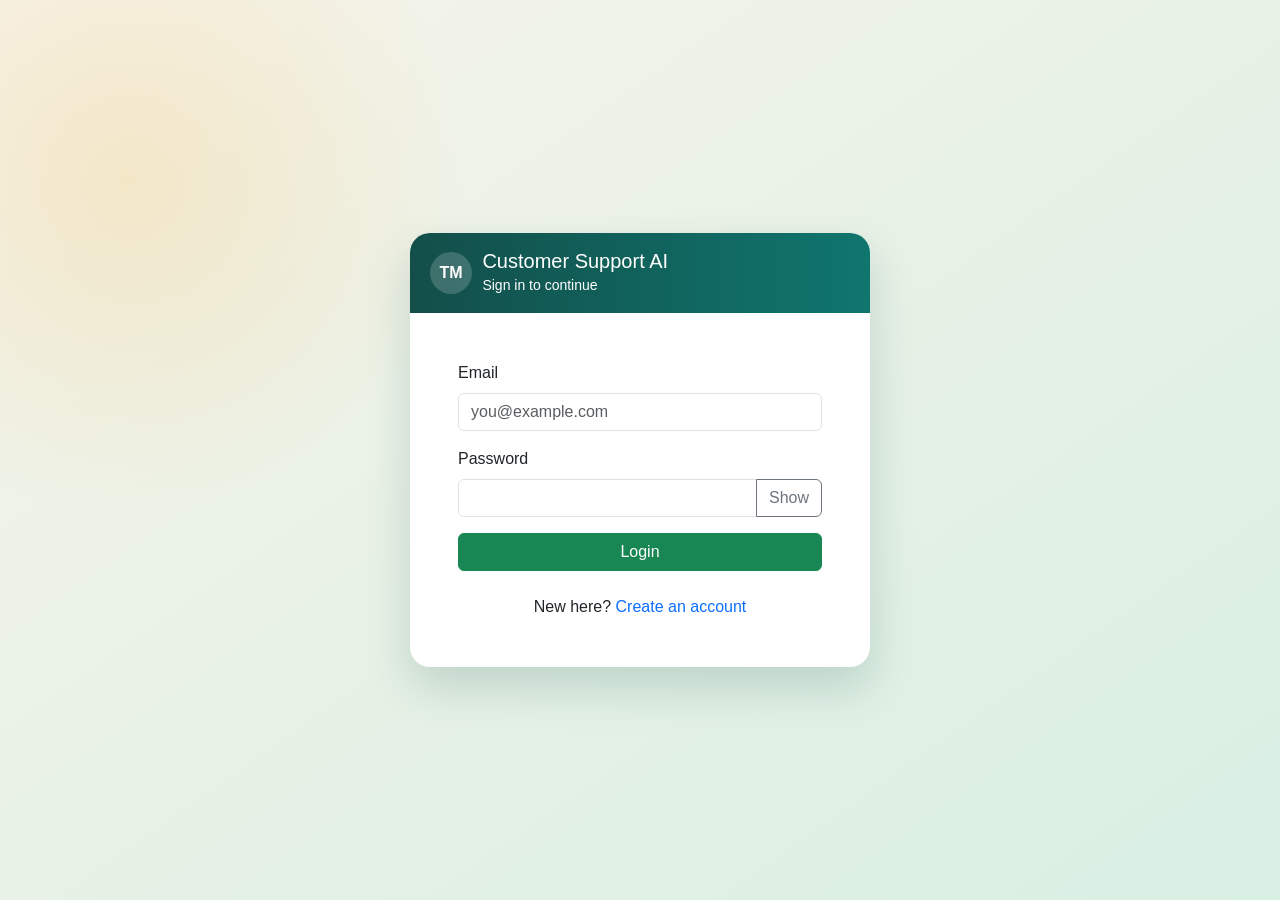
==== frontend/login.html @ aa317c1d "feat: implement multi-agent customer support system" ====
<!DOCTYPE html>
<html lang="en">

<head>
    <meta charset="UTF-8" />
    <meta name="viewport" content="width=device-width, initial-scale=1.0" />
    <title>TechMart Login</title>
    <link href="https://cdn.jsdelivr.net/npm/bootstrap@5.3.3/dist/css/bootstrap.min.css" rel="stylesheet" />
    <style>
        :root {
            --tm-bg-start: #f7f4ea;
            --tm-bg-end: #d8efe3;
            --tm-brand: #0f766e;
            --tm-brand-dark: #134e4a;
            --tm-accent: #f59e0b;
        }

        body {
            min-height: 100vh;
            background: radial-gradient(circle at 10% 20%, rgba(245, 158, 11, 0.15), transparent 25%),
                linear-gradient(145deg, var(--tm-bg-start), var(--tm-bg-end));
            font-family: "Segoe UI", Tahoma, Geneva, Verdana, sans-serif;
        }

        .auth-wrap {
            min-height: 100vh;
            display: flex;
            align-items: center;
            justify-content: center;
            padding: 1.5rem;
        }

        .auth-card {
            width: 100%;
            max-width: 460px;
            border: 0;
            border-radius: 1.25rem;
            box-shadow: 0 20px 45px rgba(19, 78, 74, 0.18);
            overflow: hidden;
            animation: riseIn 0.45s ease;
        }

        .brand-strip {
            background: linear-gradient(90deg, var(--tm-brand-dark), var(--tm-brand));
            color: #fff;
            padding: 1rem 1.25rem;
        }

        .brand-logo {
            width: 42px;
            height: 42px;
            border-radius: 50%;
            display: inline-flex;
            align-items: center;
            justify-content: center;
            background: rgba(255, 255, 255, 0.18);
            font-weight: 700;
            margin-right: 0.65rem;
        }

        .password-toggle {
            cursor: pointer;
            border-top-left-radius: 0;
            border-bottom-left-radius: 0;
        }

        @keyframes riseIn {
            from {
                opacity: 0;
                transform: translateY(16px);
            }

            to {
                opacity: 1;
                transform: translateY(0);
            }
        }
    </style>
</head>

<body>
    <div class="auth-wrap">
        <div class="card auth-card">
            <div class="brand-strip d-flex align-items-center">
                <div class="brand-logo">TM</div>
                <div>
                    <h5 class="mb-0">Customer Support AI</h5>
                    <small>Sign in to continue</small>
                </div>
            </div>
            <div class="card-body p-4 p-md-5">
                <div id="login-error" class="alert alert-danger d-none" role="alert"></div>

                <form id="login-form" onsubmit="login(event)">
                    <div class="mb-3">
                        <label class="form-label" for="email">Email</label>
                        <input type="email" id="email" class="form-control" placeholder="you@example.com" required />
                    </div>

                    <div class="mb-3">
                        <label class="form-label" for="password">Password</label>
                        <div class="input-group">
                            <input type="password" id="password" class="form-control" required />
                            <button type="button" class="btn btn-outline-secondary password-toggle"
                                onclick="togglePassword('password', this)"
                                aria-label="Show or hide password">Show</button>
                        </div>
                    </div>

                    <button id="login-btn" type="submit"
                        class="btn btn-success w-100 d-flex justify-content-center align-items-center gap-2">
                        <span id="login-spinner" class="spinner-border spinner-border-sm d-none"
                            aria-hidden="true"></span>
                        <span>Login</span>
                    </button>
                </form>

                <p class="mt-4 mb-0 text-center">
                    New here?
                    <a href="register.html" class="text-decoration-none">Create an account</a>
                </p>
            </div>
        </div>
    </div>

    <script src="js/auth.js"></script>
</body>

</html>
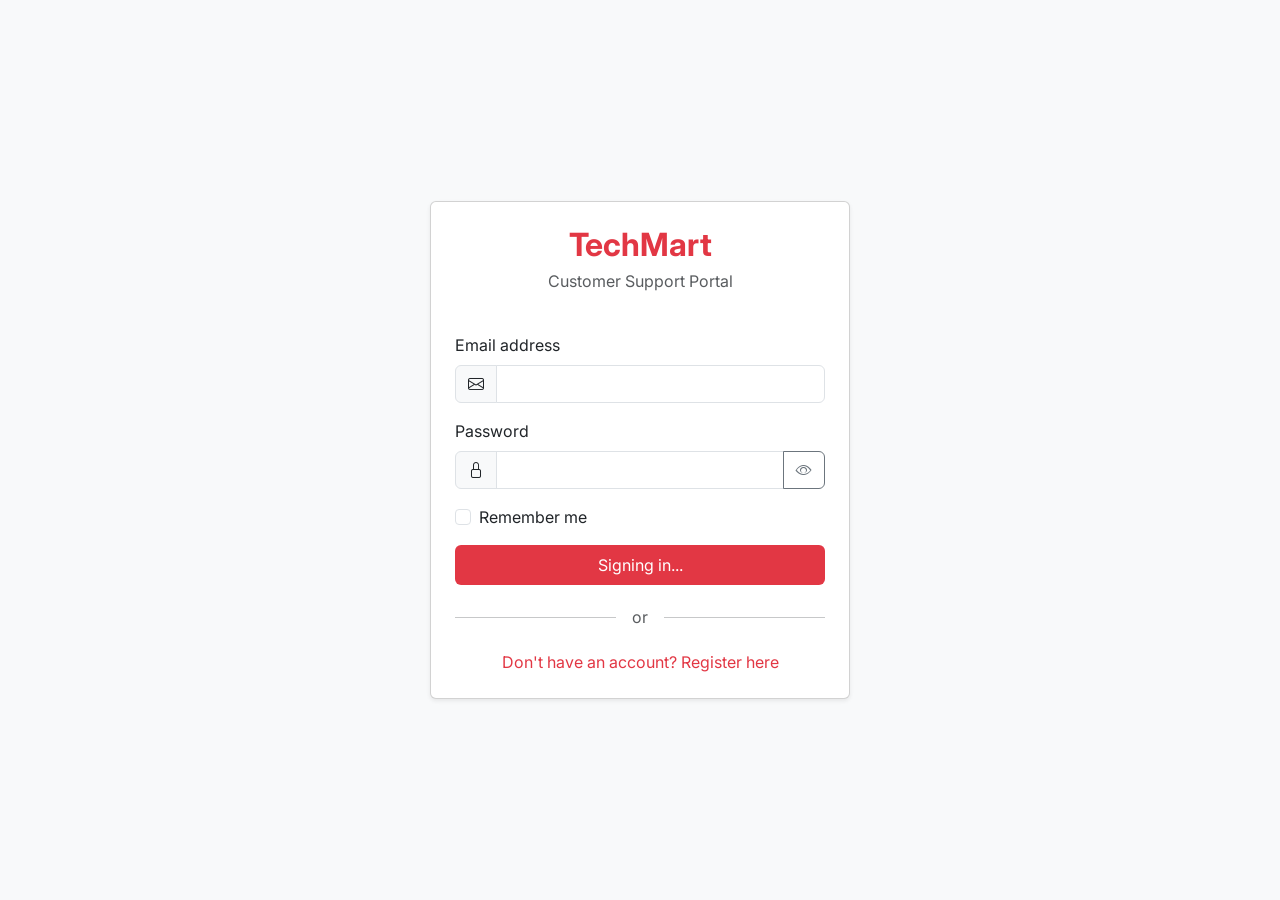
==== commit 71aafca0: "Production ready - Multi-agent customer support AI" ====
--- a/frontend/login.html
+++ b/frontend/login.html
@@ -1,129 +1,65 @@
 <!DOCTYPE html>
 <html lang="en">
+<head>
+    <meta charset="UTF-8">
+    <meta name="viewport" content="width=device-width, initial-scale=1.0">
+    <title>TechMart - Customer Support Portal</title>
+    <link href="https://cdn.jsdelivr.net/npm/bootstrap@5.3.0/dist/css/bootstrap.min.css" rel="stylesheet">
+    <link rel="stylesheet" href="https://cdn.jsdelivr.net/npm/bootstrap-icons@1.10.5/font/bootstrap-icons.css">
+    <link rel="stylesheet" href="css/style.css">
+</head>
+<body class="d-flex align-items-center justify-content-center min-vh-100 bg-light">
 
-<head>
-    <meta charset="UTF-8" />
-    <meta name="viewport" content="width=device-width, initial-scale=1.0" />
-    <title>TechMart Login</title>
-    <link href="https://cdn.jsdelivr.net/npm/bootstrap@5.3.3/dist/css/bootstrap.min.css" rel="stylesheet" />
-    <style>
-        :root {
-            --tm-bg-start: #f7f4ea;
-            --tm-bg-end: #d8efe3;
-            --tm-brand: #0f766e;
-            --tm-brand-dark: #134e4a;
-            --tm-accent: #f59e0b;
-        }
+    <div class="card shadow-sm p-4" style="max-width: 420px; width: 100%;">
+        <div class="text-center mb-4">
+            <h2 class="text-primary-brand fw-bold mb-1">TechMart</h2>
+            <p class="text-muted">Customer Support Portal</p>
+        </div>
 
-        body {
-            min-height: 100vh;
-            background: radial-gradient(circle at 10% 20%, rgba(245, 158, 11, 0.15), transparent 25%),
-                linear-gradient(145deg, var(--tm-bg-start), var(--tm-bg-end));
-            font-family: "Segoe UI", Tahoma, Geneva, Verdana, sans-serif;
-        }
+        <div id="loginError" class="alert alert-danger d-none" role="alert"></div>
 
-        .auth-wrap {
-            min-height: 100vh;
-            display: flex;
-            align-items: center;
-            justify-content: center;
-            padding: 1.5rem;
-        }
-
-        .auth-card {
-            width: 100%;
-            max-width: 460px;
-            border: 0;
-            border-radius: 1.25rem;
-            box-shadow: 0 20px 45px rgba(19, 78, 74, 0.18);
-            overflow: hidden;
-            animation: riseIn 0.45s ease;
-        }
-
-        .brand-strip {
-            background: linear-gradient(90deg, var(--tm-brand-dark), var(--tm-brand));
-            color: #fff;
-            padding: 1rem 1.25rem;
-        }
-
-        .brand-logo {
-            width: 42px;
-            height: 42px;
-            border-radius: 50%;
-            display: inline-flex;
-            align-items: center;
-            justify-content: center;
-            background: rgba(255, 255, 255, 0.18);
-            font-weight: 700;
-            margin-right: 0.65rem;
-        }
-
-        .password-toggle {
-            cursor: pointer;
-            border-top-left-radius: 0;
-            border-bottom-left-radius: 0;
-        }
-
-        @keyframes riseIn {
-            from {
-                opacity: 0;
-                transform: translateY(16px);
-            }
-
-            to {
-                opacity: 1;
-                transform: translateY(0);
-            }
-        }
-    </style>
-</head>
-
-<body>
-    <div class="auth-wrap">
-        <div class="card auth-card">
-            <div class="brand-strip d-flex align-items-center">
-                <div class="brand-logo">TM</div>
-                <div>
-                    <h5 class="mb-0">Customer Support AI</h5>
-                    <small>Sign in to continue</small>
+        <form id="loginForm" onsubmit="login(event)">
+            <div class="mb-3">
+                <label for="email" class="form-label">Email address</label>
+                <div class="input-group">
+                    <span class="input-group-text"><i class="bi bi-envelope"></i></span>
+                    <input type="email" class="form-control" id="email" required>
                 </div>
             </div>
-            <div class="card-body p-4 p-md-5">
-                <div id="login-error" class="alert alert-danger d-none" role="alert"></div>
 
-                <form id="login-form" onsubmit="login(event)">
-                    <div class="mb-3">
-                        <label class="form-label" for="email">Email</label>
-                        <input type="email" id="email" class="form-control" placeholder="you@example.com" required />
-                    </div>
+            <div class="mb-3">
+                <label for="password" class="form-label">Password</label>
+                <div class="input-group">
+                    <span class="input-group-text"><i class="bi bi-lock"></i></span>
+                    <input type="password" class="form-control" id="password" required>
+                    <button class="btn btn-outline-secondary" type="button" onclick="togglePassword('password')">
+                        <i class="bi bi-eye"></i>
+                    </button>
+                </div>
+            </div>
 
-                    <div class="mb-3">
-                        <label class="form-label" for="password">Password</label>
-                        <div class="input-group">
-                            <input type="password" id="password" class="form-control" required />
-                            <button type="button" class="btn btn-outline-secondary password-toggle"
-                                onclick="togglePassword('password', this)"
-                                aria-label="Show or hide password">Show</button>
-                        </div>
-                    </div>
+            <div class="mb-3 form-check">
+                <input type="checkbox" class="form-check-input" id="rememberMe">
+                <label class="form-check-label" for="rememberMe">Remember me</label>
+            </div>
 
-                    <button id="login-btn" type="submit"
-                        class="btn btn-success w-100 d-flex justify-content-center align-items-center gap-2">
-                        <span id="login-spinner" class="spinner-border spinner-border-sm d-none"
-                            aria-hidden="true"></span>
-                        <span>Login</span>
-                    </button>
-                </form>
+            <button type="submit" id="loginBtn" class="btn btn-primary-brand w-100 py-2 mb-3">
+                <span id="loginSpinner" class="spinner-border spinner-border-sm d-none me-2" role="status" aria-hidden="true"></span>
+                Signing in...
+            </button>
 
-                <p class="mt-4 mb-0 text-center">
-                    New here?
-                    <a href="register.html" class="text-decoration-none">Create an account</a>
-                </p>
+            <div class="d-flex align-items-center mb-3">
+                <hr class="flex-grow-1">
+                <span class="px-3 text-muted">or</span>
+                <hr class="flex-grow-1">
             </div>
-        </div>
+
+            <div class="text-center">
+                <a href="register.html" class="text-decoration-none text-primary-brand">Don't have an account? Register here</a>
+            </div>
+        </form>
     </div>
 
     <script src="js/auth.js"></script>
 </body>
-
 </html>
--- a/frontend/css/style.css
+++ b/frontend/css/style.css
@@ -0,0 +1,192 @@
+@import url('https://fonts.googleapis.com/css2?family=Inter:wght@300;400;500;600;700&display=swap');
+
+:root {
+    --tm-primary: #E23744;
+    --tm-primary-hover: #c92f3a;
+    --tm-dark: #1A1A2E;
+    --tm-white: #ffffff;
+    --tm-light-bg: #f8f9fa;
+    --tm-gray: #6c757d;
+    --tm-bot-bg: #e9ecef;
+    --tm-bot-text: #212529;
+}
+
+body {
+    font-family: 'Inter', sans-serif;
+    background-color: var(--tm-light-bg);
+    color: var(--tm-dark);
+}
+
+.text-primary-brand {
+    color: var(--tm-primary) !important;
+}
+
+.bg-primary-brand {
+    background-color: var(--tm-primary) !important;
+    color: var(--tm-white) !important;
+}
+
+.btn-primary-brand {
+    background-color: var(--tm-primary);
+    color: var(--tm-white);
+    border: none;
+}
+
+.btn-primary-brand:hover {
+    background-color: var(--tm-primary-hover);
+    color: var(--tm-white);
+}
+
+/* Chat Layout */
+.chat-container {
+    display: flex;
+    height: calc(100vh - 56px); /* subtract navbar height */
+}
+
+.sidebar {
+    width: 250px;
+    background-color: var(--tm-dark);
+    color: var(--tm-white);
+    display: flex;
+    flex-direction: column;
+    transition: all 0.3s;
+}
+
+.chat-window {
+    flex-grow: 1;
+    display: flex;
+    flex-direction: column;
+    background-color: var(--tm-white);
+    position: relative;
+}
+
+.messages-area {
+    flex-grow: 1;
+    overflow-y: auto;
+    padding: 1.5rem;
+    scroll-behavior: smooth;
+    display: flex;
+    flex-direction: column;
+    gap: 1rem;
+}
+
+.input-area {
+    padding: 1rem;
+    background-color: var(--tm-white);
+    border-top: 1px solid #dee2e6;
+}
+
+/* Chat Bubbles */
+.bubble {
+    max-width: 75%;
+    padding: 0.75rem 1rem;
+    border-radius: 1rem;
+    position: relative;
+    word-wrap: break-word;
+}
+
+.user-bubble {
+    align-self: flex-end;
+    background-color: var(--tm-primary);
+    color: var(--tm-white);
+    border-bottom-right-radius: 0.25rem;
+}
+
+.bot-bubble {
+    align-self: flex-start;
+    background-color: var(--tm-bot-bg);
+    color: var(--tm-bot-text);
+    border-bottom-left-radius: 0.25rem;
+}
+
+.message-time {
+    font-size: 0.7rem;
+    opacity: 0.8;
+    margin-top: 0.25rem;
+    display: block;
+}
+
+.user-bubble .message-time {
+    text-align: right;
+}
+
+/* Agent Badges */
+.agent-badge {
+    font-size: 0.75rem;
+    padding: 0.25rem 0.5rem;
+    border-radius: 50rem;
+    margin-top: 0.5rem;
+    display: inline-block;
+    background-color: #e2e8f0;
+    color: #475569;
+    font-weight: 500;
+}
+
+.source-badge {
+    font-size: 0.75rem;
+    padding: 0.25rem 0.5rem;
+    border-radius: 50rem;
+    margin-top: 0.5rem;
+    margin-left: 0.25rem;
+    display: inline-block;
+    background-color: #dbeafe;
+    color: #1e40af;
+    font-weight: 500;
+}
+
+/* Typing Indicator */
+.typing-indicator {
+    display: flex;
+    gap: 0.25rem;
+    padding: 0.5rem 1rem;
+    background-color: var(--tm-bot-bg);
+    border-radius: 1rem;
+    border-bottom-left-radius: 0.25rem;
+    align-self: flex-start;
+    width: fit-content;
+}
+
+.typing-dot {
+    width: 8px;
+    height: 8px;
+    background-color: #adb5bd;
+    border-radius: 50%;
+    animation: bounce 1.4s infinite ease-in-out both;
+}
+
+.typing-dot:nth-child(1) { animation-delay: -0.32s; }
+.typing-dot:nth-child(2) { animation-delay: -0.16s; }
+
+@keyframes bounce {
+    0%, 80%, 100% { transform: scale(0); }
+    40% { transform: scale(1); }
+}
+
+/* Sidebar Elements */
+.session-item {
+    padding: 0.75rem 1rem;
+    cursor: pointer;
+    border-bottom: 1px solid rgba(255,255,255,0.1);
+    color: #cbd5e1;
+}
+
+.session-item:hover, .session-item.active {
+    background-color: rgba(255,255,255,0.1);
+    color: var(--tm-white);
+}
+
+/* Responsive */
+@media (max-width: 768px) {
+    .chat-container {
+        flex-direction: column;
+    }
+    .sidebar {
+        width: 100%;
+        height: auto;
+        max-height: 200px;
+        overflow-y: auto;
+    }
+    .sidebar.collapsed {
+        display: none;
+    }
+}
